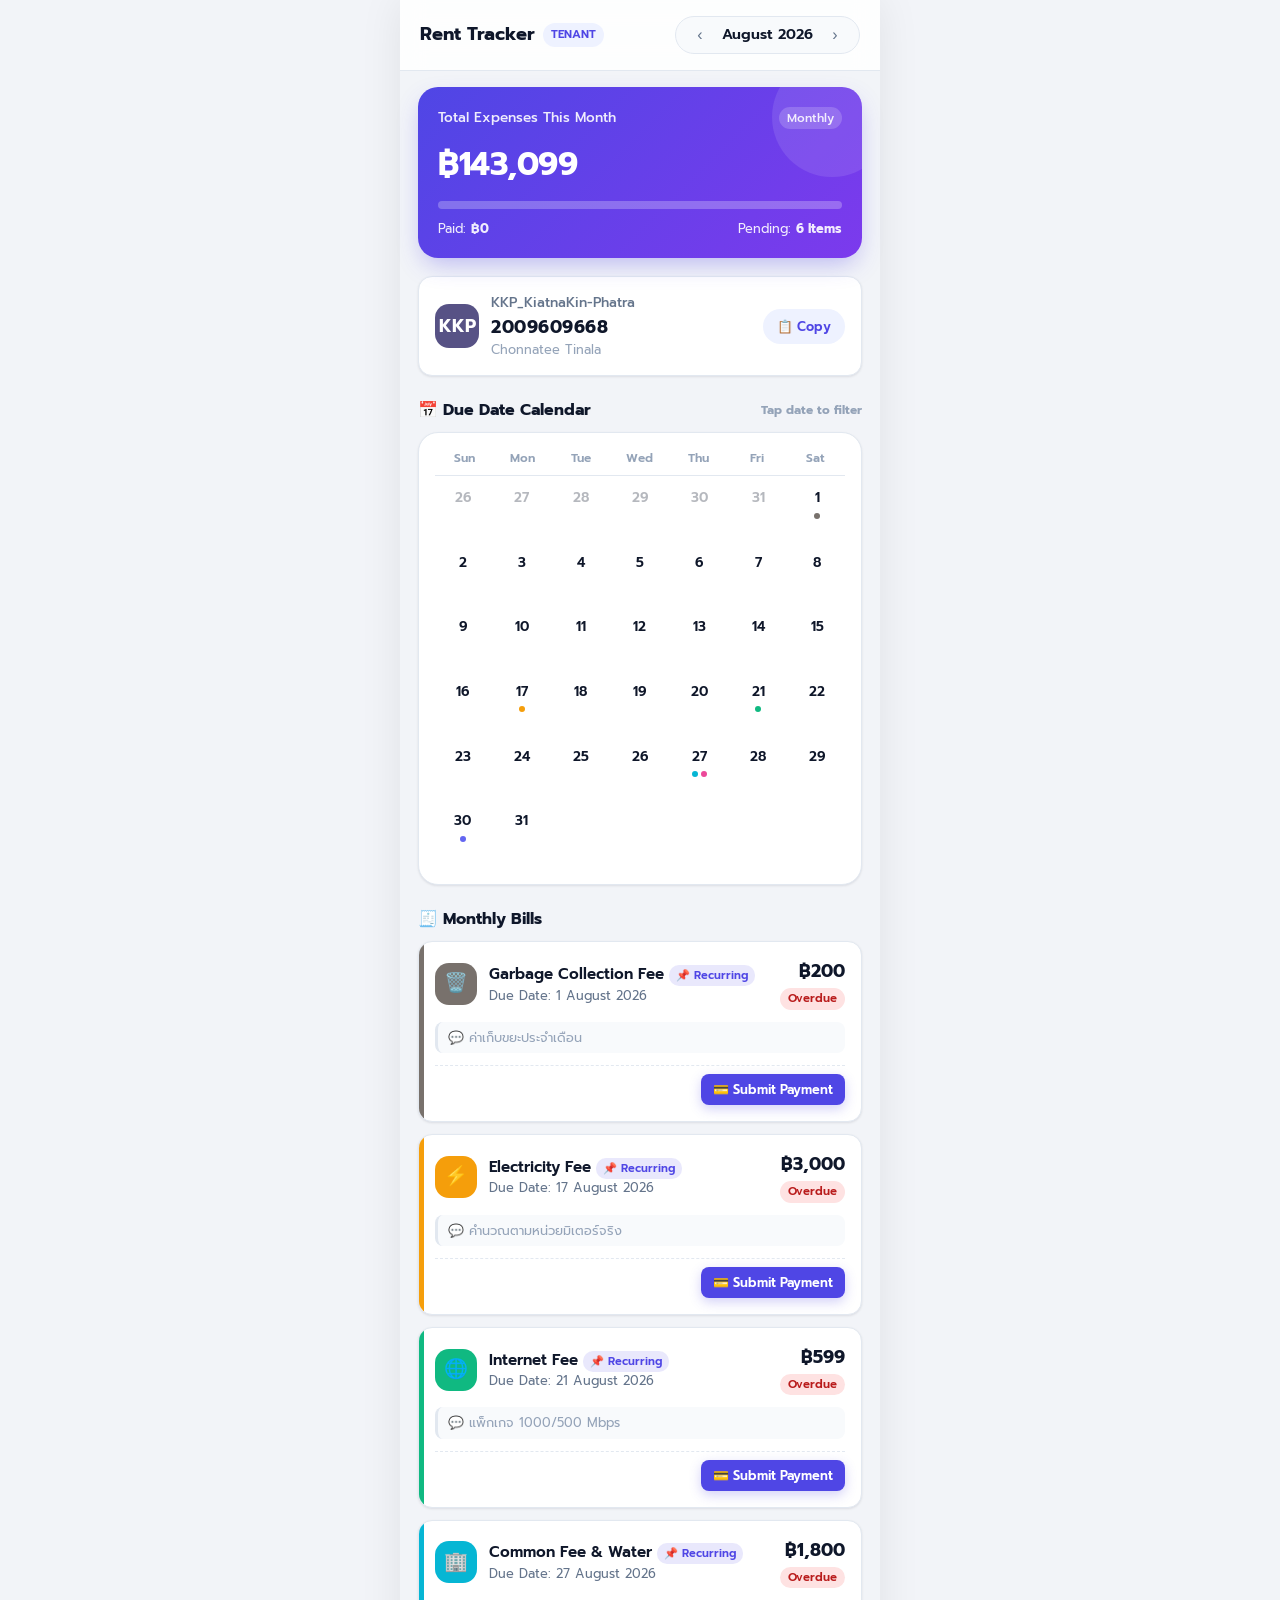
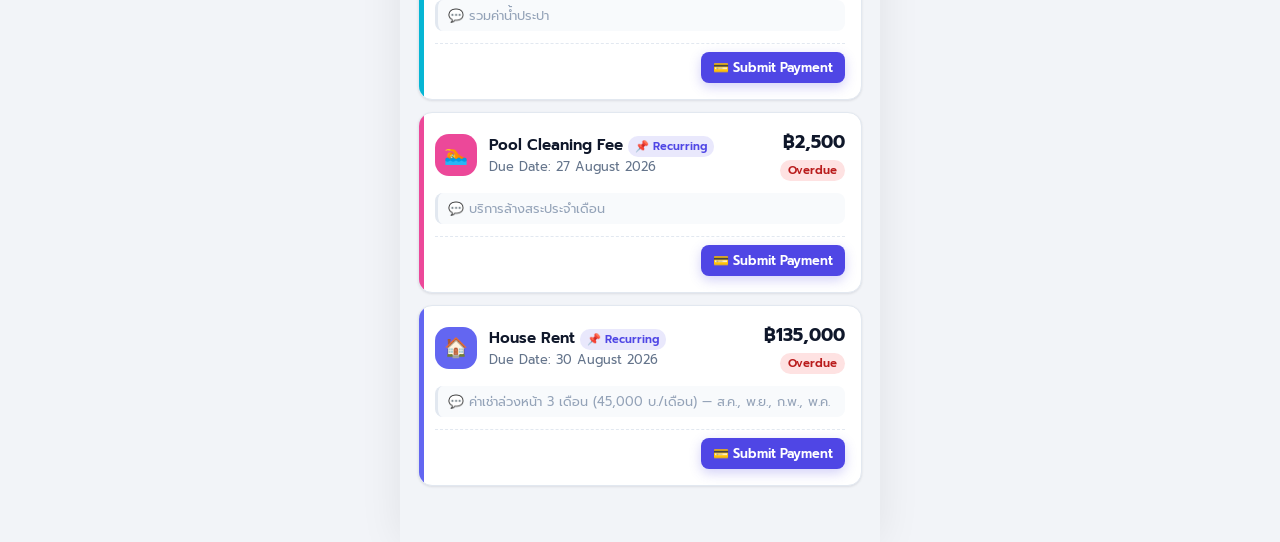
==== index.html @ 47552ca1 "v2.1.0: Change default bank logo bg to purple rgb(87, 82, 133) and add color customization in owner " ====
<!DOCTYPE html>
<html lang="en">
<head>
  <meta charset="UTF-8">
  <meta name="viewport" content="width=device-width, initial-scale=1.0">
  <title>Rent Tracker — Tenant Portal</title>
  <meta name="description" content="Monthly rent and utility payment tracking system for tenants">
  <link rel="stylesheet" href="css/style.css">
</head>
<body>

  <div class="app-container">
    
    <!-- Top Header -->
    <header class="app-header">
      <div>
        <h1>Rent Tracker <span class="role-badge">Tenant</span></h1>
      </div>
      <div class="month-selector">
        <button id="prevMonthBtn" aria-label="Previous month">‹</button>
        <span id="monthYearLabel">August 2026</span>
        <button id="nextMonthBtn" aria-label="Next month">›</button>
      </div>
    </header>

    <!-- App Main Body -->
    <main class="app-content">

      <!-- Monthly Summary Card -->
      <section class="summary-card">
        <div class="summary-header">
          <span>Total Expenses This Month</span>
          <span style="font-size:0.75rem; background:rgba(255,255,255,0.2); padding:2px 8px; border-radius:12px;">Monthly</span>
        </div>
        <div class="summary-amount" id="summaryTotalAmount">฿0</div>
        
        <div class="progress-bar-bg">
          <div class="progress-bar-fill" id="summaryProgressBar" style="width: 0%;"></div>
        </div>

        <div class="summary-stats">
          <span>Paid: <strong id="summaryPaidAmount">฿0</strong></span>
          <span>Pending: <strong id="summaryStatPending">0 Items</strong></span>
        </div>
      </section>

      <!-- Bank Transfer Details Card -->
      <section class="bank-card">
        <div class="bank-info">
          <div class="bank-icon" id="bankIcon">KKP</div>
          <div class="bank-details">
            <h4 id="bankName">KKP_KiatnaKin-Phatra</h4>
            <div class="account-number" id="bankAccountNo">2009609668</div>
            <div class="account-name" id="bankAccountName">Chonnatee Tinala</div>
          </div>
        </div>
        <button class="btn-copy" id="copyBankBtn" aria-label="Copy account number">
          📋 Copy
        </button>
      </section>

      <!-- Calendar Section -->
      <section>
        <div class="section-title">
          <span>📅 Due Date Calendar</span>
          <span style="font-size:0.75rem; color:var(--text-muted);">Tap date to filter</span>
        </div>

        <div class="calendar-card" style="margin-top: 10px;">
          <div class="calendar-days-header">
            <span>Sun</span><span>Mon</span><span>Tue</span><span>Wed</span><span>Thu</span><span>Fri</span><span>Sat</span>
          </div>
          <div class="calendar-grid" id="calendarGrid">
            <!-- Rendered by app.js -->
          </div>
        </div>
      </section>

      <!-- Bills List Section -->
      <section>
        <div class="section-title">
          <span>🧾 Monthly Bills</span>
        </div>

        <div class="bills-list" id="billsList" style="margin-top: 10px;">
          <!-- Rendered by app.js -->
        </div>
      </section>

    </main>

  </div>

  <!-- Pay Modal (Tenant Slip Upload) -->
  <div class="modal-backdrop" id="payModal">
    <div class="modal-sheet">
      <div class="modal-header">
        <h2 id="payModalTitle">Submit Payment</h2>
        <button class="btn-close" id="closePayModalBtn">✕</button>
      </div>

      <div style="text-align:center; margin-bottom:16px;">
        <span style="font-size:0.9rem; color:var(--text-secondary);">Amount Due:</span>
        <div style="font-size:1.8rem; font-weight:700; color:var(--primary);" id="payModalAmount">฿0</div>
      </div>

      <form id="payForm">
        <div class="form-group">
          <label>Attach Payment Slip</label>
          <div class="file-upload-box">
            <span style="font-size:2rem;">📸</span>
            <p style="font-size:0.85rem; font-weight:600; margin-top:4px;">Tap to select slip image</p>
            <p style="font-size:0.75rem; color:var(--text-muted);">Supports JPG, PNG formats</p>
            <input type="file" id="slipInput" accept="image/*" required>
          </div>
        </div>

        <div class="slip-preview-container" id="slipPreviewContainer" style="display:none;">
          <img id="slipPreviewImg" src="" alt="Slip Preview">
        </div>

        <button type="submit" class="btn btn-primary btn-full" style="margin-top:18px;">
          ✓ Confirm Payment Submission
        </button>
      </form>
    </div>
  </div>

  <!-- Lightbox Modal for Slip Zoom -->
  <div class="lightbox-modal" id="lightboxModal">
    <button class="lightbox-close" id="closeLightboxBtn">✕</button>
    <img class="lightbox-img" id="lightboxImg" src="" alt="Payment Slip">
  </div>

  <!-- Toast Notification Container -->
  <div class="toast-container" id="toastContainer"></div>

  <!-- Firebase SDK -->
  <script src="https://www.gstatic.com/firebasejs/10.8.0/firebase-app-compat.js"></script>
  <script src="https://www.gstatic.com/firebasejs/10.8.0/firebase-firestore-compat.js"></script>
  <!-- App Scripts -->
  <script src="js/firebase-config.js?v=2.1.0"></script>
  <script src="js/app.js?v=2.1.0"></script>
</body>
</html>
---- css/style.css ----
/* Rent Tracker App - Modern iOS Mobile Style Design System */
@import url('https://fonts.googleapis.com/css2?family=Inter:wght@400;500;600;700&family=Prompt:wght@300;400;500;600;700&display=swap');

:root {
  --font-main: 'Prompt', 'Inter', -apple-system, BlinkMacSystemFont, sans-serif;
  
  /* Color Palette - Modern iOS Clean */
  --bg-app: #F2F4F8;
  --bg-card: #FFFFFF;
  --bg-card-subtle: #F8FAFC;
  --text-primary: #0F172A;
  --text-secondary: #64748B;
  --text-muted: #94A3B8;
  --border-color: #E2E8F0;
  
  /* Brand Accent Colors */
  --primary: #4F46E5;
  --primary-hover: #4338CA;
  --primary-light: #EEF2FF;
  
  /* Bill Type Colors */
  --type-rent: #6366F1;         /* ค่าเช่า - Purple Indigo */
  --type-common: #06B6D4;       /* ค่าส่วนกลาง - Cyan */
  --type-electricity: #F59E0B;  /* ค่าไฟฟ้า - Amber */
  --type-internet: #10B981;     /* ค่าอินเทอร์เน็ต - Emerald */
  --type-pool: #EC4899;         /* ค่าทำสระ - Pink */
  --type-garbage: #78716C;      /* ค่าเก็บขยะ - Stone */
  --type-other: #94A3B8;        /* อื่นๆ - Slate */

  /* Status Colors */
  --status-paid-bg: #DCFCE7;
  --status-paid-text: #15803D;
  --status-pending-bg: #FEF3C7;
  --status-pending-text: #B45309;
  --status-overdue-bg: #FEE2E2;
  --status-overdue-text: #B91C1C;

  /* Elevation Shadows */
  --shadow-sm: 0 1px 3px rgba(15, 23, 42, 0.06), 0 1px 2px rgba(15, 23, 42, 0.04);
  --shadow-md: 0 4px 12px -2px rgba(15, 23, 42, 0.08), 0 2px 6px -2px rgba(15, 23, 42, 0.04);
  --shadow-lg: 0 12px 24px -4px rgba(15, 23, 42, 0.12), 0 4px 12px -2px rgba(15, 23, 42, 0.06);

  --radius-sm: 8px;
  --radius-md: 14px;
  --radius-lg: 20px;
  --radius-full: 9999px;

  --transition-fast: all 0.2s cubic-bezier(0.4, 0, 0.2, 1);
}

/* Dark Mode Overrides */
@media (prefers-color-scheme: dark) {
  :root {
    --bg-app: #0F172A;
    --bg-card: #1E293B;
    --bg-card-subtle: #334155;
    --text-primary: #F8FAFC;
    --text-secondary: #94A3B8;
    --text-muted: #64748B;
    --border-color: #334155;
    --primary-light: rgba(79, 70, 229, 0.2);
    --shadow-sm: 0 1px 3px rgba(0, 0, 0, 0.3);
    --shadow-md: 0 4px 12px rgba(0, 0, 0, 0.4);
    --shadow-lg: 0 12px 24px rgba(0, 0, 0, 0.5);
  }
}

* {
  box-sizing: border-box;
  margin: 0;
  padding: 0;
  -webkit-tap-highlight-color: transparent;
}

body {
  font-family: var(--font-main);
  background-color: var(--bg-app);
  color: var(--text-primary);
  display: flex;
  justify-content: center;
  min-height: 100vh;
  padding: 0;
  line-height: 1.5;
}

.app-container {
  width: 100%;
  max-width: 480px;
  background-color: var(--bg-app);
  min-height: 100vh;
  display: flex;
  flex-direction: column;
  position: relative;
  box-shadow: 0 0 40px rgba(0, 0, 0, 0.08);
  padding-bottom: 40px;
}

/* Header Navbar */
.app-header {
  position: sticky;
  top: 0;
  z-index: 50;
  background: rgba(255, 255, 255, 0.85);
  backdrop-filter: blur(12px);
  -webkit-backdrop-filter: blur(12px);
  border-bottom: 1px solid var(--border-color);
  padding: 16px 20px;
  display: flex;
  align-items: center;
  justify-content: space-between;
}

@media (prefers-color-scheme: dark) {
  .app-header {
    background: rgba(30, 41, 59, 0.85);
  }
}

.app-header h1 {
  font-size: 1.15rem;
  font-weight: 700;
  display: flex;
  align-items: center;
  gap: 8px;
}

.app-header .role-badge {
  font-size: 0.72rem;
  font-weight: 600;
  padding: 3px 8px;
  border-radius: var(--radius-full);
  background-color: var(--primary-light);
  color: var(--primary);
  text-transform: uppercase;
}

.month-selector {
  display: flex;
  align-items: center;
  gap: 10px;
  background-color: var(--bg-card-subtle);
  padding: 6px 12px;
  border-radius: var(--radius-full);
  border: 1px solid var(--border-color);
}

.month-selector button {
  background: none;
  border: none;
  color: var(--text-secondary);
  font-size: 1rem;
  cursor: pointer;
  display: flex;
  align-items: center;
  justify-content: center;
  width: 24px;
  height: 24px;
  border-radius: 50%;
  transition: var(--transition-fast);
}

.month-selector button:hover {
  background-color: var(--border-color);
  color: var(--text-primary);
}

.month-selector span {
  font-size: 0.9rem;
  font-weight: 600;
  color: var(--text-primary);
  min-width: 90px;
  text-align: center;
}

/* Main Content Area */
.app-content {
  padding: 16px 18px;
  display: flex;
  flex-direction: column;
  gap: 18px;
}

/* Summary Card */
.summary-card {
  background: linear-gradient(135deg, #4F46E5 0%, #7C3AED 100%);
  color: #FFFFFF;
  border-radius: var(--radius-lg);
  padding: 20px;
  box-shadow: 0 10px 25px -5px rgba(79, 70, 229, 0.35);
  position: relative;
  overflow: hidden;
}

.summary-card::before {
  content: '';
  position: absolute;
  top: -30px;
  right: -30px;
  width: 120px;
  height: 120px;
  background: rgba(255, 255, 255, 0.1);
  border-radius: 50%;
  pointer-events: none;
}

.summary-header {
  display: flex;
  justify-content: space-between;
  align-items: center;
  margin-bottom: 12px;
}

.summary-header span {
  font-size: 0.85rem;
  font-weight: 500;
  opacity: 0.9;
}

.summary-amount {
  font-size: 2rem;
  font-weight: 700;
  letter-spacing: -0.5px;
  margin-bottom: 12px;
}

.progress-bar-bg {
  height: 8px;
  background: rgba(255, 255, 255, 0.25);
  border-radius: var(--radius-full);
  overflow: hidden;
  margin-bottom: 10px;
}

.progress-bar-fill {
  height: 100%;
  background: #34D399;
  border-radius: var(--radius-full);
  transition: width 0.5s ease-out;
}

.summary-stats {
  display: flex;
  justify-content: space-between;
  font-size: 0.8rem;
  opacity: 0.9;
}

/* Bank Info Card (Tenant view) */
.bank-card {
  background-color: var(--bg-card);
  border-radius: var(--radius-md);
  padding: 16px;
  box-shadow: var(--shadow-sm);
  border: 1px solid var(--border-color);
  display: flex;
  align-items: center;
  justify-content: space-between;
  gap: 12px;
}

.bank-info {
  display: flex;
  align-items: center;
  gap: 12px;
}

.bank-icon {
  width: 44px;
  height: 44px;
  border-radius: var(--radius-md);
  background: rgb(87, 82, 133);
  color: white;
  display: flex;
  align-items: center;
  justify-content: center;
  font-weight: 700;
  font-size: 1.1rem;
}

.bank-details h4 {
  font-size: 0.85rem;
  color: var(--text-secondary);
  font-weight: 500;
}

.bank-details .account-number {
  font-size: 1.1rem;
  font-weight: 700;
  color: var(--text-primary);
  letter-spacing: 0.5px;
}

.bank-details .account-name {
  font-size: 0.8rem;
  color: var(--text-muted);
}

.btn-copy {
  background-color: var(--primary-light);
  color: var(--primary);
  border: none;
  padding: 8px 14px;
  border-radius: var(--radius-full);
  font-size: 0.8rem;
  font-weight: 600;
  font-family: inherit;
  cursor: pointer;
  display: flex;
  align-items: center;
  gap: 4px;
  transition: var(--transition-fast);
}

.btn-copy:active {
  transform: scale(0.95);
}

/* Section Header */
.section-title {
  font-size: 1rem;
  font-weight: 700;
  color: var(--text-primary);
  display: flex;
  justify-content: space-between;
  align-items: center;
  margin-top: 4px;
}

.section-title span.count-badge {
  font-size: 0.75rem;
  font-weight: 600;
  background-color: var(--bg-card-subtle);
  color: var(--text-secondary);
  padding: 2px 8px;
  border-radius: var(--radius-full);
  border: 1px solid var(--border-color);
}

/* Calendar Card */
.calendar-card {
  background-color: var(--bg-card);
  border-radius: var(--radius-lg);
  padding: 16px;
  box-shadow: var(--shadow-sm);
  border: 1px solid var(--border-color);
}

.calendar-days-header {
  display: grid;
  grid-template-columns: repeat(7, 1fr);
  text-align: center;
  font-size: 0.75rem;
  font-weight: 600;
  color: var(--text-muted);
  padding-bottom: 8px;
  border-bottom: 1px solid var(--border-color);
  margin-bottom: 8px;
}

.calendar-grid {
  display: grid;
  grid-template-columns: repeat(7, 1fr);
  gap: 4px;
}

.calendar-cell {
  aspect-ratio: 1 / 1.1;
  display: flex;
  flex-direction: column;
  align-items: center;
  justify-content: flex-start;
  padding-top: 4px;
  border-radius: var(--radius-sm);
  position: relative;
  cursor: pointer;
  transition: var(--transition-fast);
}

.calendar-cell:hover {
  background-color: var(--bg-card-subtle);
}

.calendar-cell.other-month {
  opacity: 0.3;
}

.calendar-cell.today {
  background-color: var(--primary-light);
  border: 1px solid rgba(79, 70, 229, 0.3);
}

.calendar-cell.selected {
  outline: 2px solid var(--primary);
}

.calendar-date-number {
  font-size: 0.85rem;
  font-weight: 600;
  color: var(--text-primary);
}

.calendar-dots {
  display: flex;
  gap: 3px;
  margin-top: 4px;
  flex-wrap: wrap;
  justify-content: center;
  max-width: 100%;
  padding: 0 2px;
}

.dot {
  width: 6px;
  height: 6px;
  border-radius: 50%;
}

.dot-rent { background-color: var(--type-rent); }
.dot-common { background-color: var(--type-common); }
.dot-electricity { background-color: var(--type-electricity); }
.dot-internet { background-color: var(--type-internet); }
.dot-pool { background-color: var(--type-pool); }
.dot-garbage { background-color: var(--type-garbage); }
.dot-other { background-color: var(--type-other); }

.dot-paid { opacity: 0.4; }

/* Bills List */
.bills-list {
  display: flex;
  flex-direction: column;
  gap: 12px;
}

.bill-card {
  background-color: var(--bg-card);
  border-radius: var(--radius-md);
  padding: 16px;
  box-shadow: var(--shadow-sm);
  border: 1px solid var(--border-color);
  display: flex;
  flex-direction: column;
  gap: 12px;
  transition: var(--transition-fast);
  position: relative;
  overflow: hidden;
}

.bill-card::before {
  content: '';
  position: absolute;
  left: 0;
  top: 0;
  bottom: 0;
  width: 5px;
}

.bill-card.type-rent::before { background-color: var(--type-rent); }
.bill-card.type-common_fee::before { background-color: var(--type-common); }
.bill-card.type-electricity::before { background-color: var(--type-electricity); }
.bill-card.type-internet::before { background-color: var(--type-internet); }
.bill-card.type-pool_cleaning::before { background-color: var(--type-pool); }
.bill-card.type-garbage::before { background-color: var(--type-garbage); }
.bill-card.type-other::before { background-color: var(--type-other); }

.bill-main-info {
  display: flex;
  align-items: center;
  justify-content: space-between;
}

.bill-left {
  display: flex;
  align-items: center;
  gap: 12px;
}

.bill-icon-box {
  width: 42px;
  height: 42px;
  border-radius: var(--radius-md);
  display: flex;
  align-items: center;
  justify-content: center;
  font-size: 1.2rem;
  color: white;
}

.bill-icon-box.type-rent { background-color: var(--type-rent); }
.bill-icon-box.type-common_fee { background-color: var(--type-common); }
.bill-icon-box.type-electricity { background-color: var(--type-electricity); }
.bill-icon-box.type-internet { background-color: var(--type-internet); }
.bill-icon-box.type-pool_cleaning { background-color: var(--type-pool); }
.bill-icon-box.type-garbage { background-color: var(--type-garbage); }
.bill-icon-box.type-other { background-color: var(--type-other); }

.bill-details h3 {
  font-size: 0.95rem;
  font-weight: 600;
  color: var(--text-primary);
}

.bill-details p {
  font-size: 0.8rem;
  color: var(--text-secondary);
}

.bill-right {
  text-align: right;
}

.bill-amount {
  font-size: 1.1rem;
  font-weight: 700;
  color: var(--text-primary);
}

.bill-status-tag {
  display: inline-block;
  font-size: 0.72rem;
  font-weight: 600;
  padding: 2px 8px;
  border-radius: var(--radius-full);
  margin-top: 4px;
}

.bill-status-tag.status-paid {
  background-color: var(--status-paid-bg);
  color: var(--status-paid-text);
}

.bill-status-tag.status-pending {
  background-color: var(--status-pending-bg);
  color: var(--status-pending-text);
}

.bill-status-tag.status-overdue {
  background-color: var(--status-overdue-bg);
  color: var(--status-overdue-text);
}

.bill-note {
  font-size: 0.8rem;
  color: var(--text-muted);
  background-color: var(--bg-card-subtle);
  padding: 6px 10px;
  border-radius: var(--radius-sm);
  border-left: 3px solid var(--border-color);
}

.bill-actions {
  display: flex;
  justify-content: flex-end;
  gap: 8px;
  padding-top: 8px;
  border-top: 1px dashed var(--border-color);
}

/* Button UI */
.btn {
  font-family: inherit;
  border: none;
  padding: 8px 16px;
  border-radius: var(--radius-md);
  font-size: 0.85rem;
  font-weight: 600;
  cursor: pointer;
  display: inline-flex;
  align-items: center;
  justify-content: center;
  gap: 6px;
  transition: var(--transition-fast);
}

.btn-primary {
  background-color: var(--primary);
  color: #FFFFFF;
  box-shadow: 0 4px 12px rgba(79, 70, 229, 0.25);
}

.btn-primary:hover {
  background-color: var(--primary-hover);
}

.btn-secondary {
  background-color: var(--bg-card-subtle);
  color: var(--text-primary);
  border: 1px solid var(--border-color);
}

.btn-secondary:hover {
  background-color: var(--border-color);
}

.btn-danger {
  background-color: var(--status-overdue-bg);
  color: var(--status-overdue-text);
}

.btn-sm {
  padding: 6px 12px;
  font-size: 0.8rem;
  border-radius: var(--radius-sm);
}

.btn-full {
  width: 100%;
}

/* Modal Windows */
.modal-backdrop {
  position: fixed;
  top: 0;
  left: 0;
  right: 0;
  bottom: 0;
  background-color: rgba(15, 23, 42, 0.6);
  backdrop-filter: blur(4px);
  -webkit-backdrop-filter: blur(4px);
  z-index: 100;
  display: flex;
  align-items: flex-end;
  justify-content: center;
  opacity: 0;
  pointer-events: none;
  transition: opacity 0.3s ease;
}

.modal-backdrop.active {
  opacity: 1;
  pointer-events: auto;
}

.modal-sheet {
  background-color: var(--bg-card);
  width: 100%;
  max-width: 480px;
  border-top-left-radius: var(--radius-lg);
  border-top-right-radius: var(--radius-lg);
  padding: 24px 20px 32px;
  box-shadow: var(--shadow-lg);
  transform: translateY(100%);
  transition: transform 0.3s cubic-bezier(0.16, 1, 0.3, 1);
  max-height: 90vh;
  overflow-y: auto;
}

.modal-backdrop.active .modal-sheet {
  transform: translateY(0);
}

.modal-header {
  display: flex;
  justify-content: space-between;
  align-items: center;
  margin-bottom: 18px;
}

.modal-header h2 {
  font-size: 1.15rem;
  font-weight: 700;
}

.btn-close {
  background: var(--bg-card-subtle);
  border: 1px solid var(--border-color);
  width: 32px;
  height: 32px;
  border-radius: 50%;
  font-size: 1rem;
  color: var(--text-secondary);
  cursor: pointer;
  display: flex;
  align-items: center;
  justify-content: center;
}

/* Forms */
.form-group {
  display: flex;
  flex-direction: column;
  gap: 6px;
  margin-bottom: 16px;
}

.form-group label {
  font-size: 0.85rem;
  font-weight: 600;
  color: var(--text-secondary);
}

.form-control {
  font-family: inherit;
  font-size: 0.95rem;
  padding: 10px 14px;
  border-radius: var(--radius-md);
  border: 1px solid var(--border-color);
  background-color: var(--bg-card);
  color: var(--text-primary);
  transition: var(--transition-fast);
}

.form-control:focus {
  outline: none;
  border-color: var(--primary);
  box-shadow: 0 0 0 3px rgba(79, 70, 229, 0.15);
}

/* Slip Upload Box */
.file-upload-box {
  border: 2px dashed var(--border-color);
  border-radius: var(--radius-md);
  padding: 24px;
  text-align: center;
  background-color: var(--bg-card-subtle);
  cursor: pointer;
  transition: var(--transition-fast);
  position: relative;
}

.file-upload-box:hover {
  border-color: var(--primary);
  background-color: var(--primary-light);
}

.file-upload-box input[type="file"] {
  position: absolute;
  top: 0;
  left: 0;
  width: 100%;
  height: 100%;
  opacity: 0;
  cursor: pointer;
}

.slip-preview-container {
  margin-top: 12px;
  border-radius: var(--radius-md);
  overflow: hidden;
  max-height: 240px;
  border: 1px solid var(--border-color);
  position: relative;
}

.slip-preview-container img {
  width: 100%;
  height: 100%;
  object-fit: contain;
  background-color: #000;
}

/* Toast Notifications */
.toast-container {
  position: fixed;
  bottom: 24px;
  left: 50%;
  transform: translateX(-50%);
  z-index: 200;
  display: flex;
  flex-direction: column;
  gap: 8px;
  pointer-events: none;
}

.toast {
  background: rgba(15, 23, 42, 0.9);
  color: #FFFFFF;
  padding: 10px 18px;
  border-radius: var(--radius-full);
  font-size: 0.85rem;
  font-weight: 500;
  box-shadow: var(--shadow-lg);
  backdrop-filter: blur(8px);
  display: flex;
  align-items: center;
  gap: 8px;
  animation: toastIn 0.3s cubic-bezier(0.16, 1, 0.3, 1);
}

@keyframes toastIn {
  from { opacity: 0; transform: translateY(20px); }
  to { opacity: 1; transform: translateY(0); }
}

/* Empty State */
.empty-state {
  text-align: center;
  padding: 32px 16px;
  color: var(--text-muted);
}

.empty-state-icon {
  font-size: 2.5rem;
  margin-bottom: 8px;
}

/* Image Lightbox */
.lightbox-modal {
  position: fixed;
  top: 0;
  left: 0;
  right: 0;
  bottom: 0;
  background-color: rgba(0, 0, 0, 0.9);
  z-index: 300;
  display: flex;
  flex-direction: column;
  align-items: center;
  justify-content: center;
  padding: 20px;
  opacity: 0;
  pointer-events: none;
  transition: opacity 0.3s ease;
}

.lightbox-modal.active {
  opacity: 1;
  pointer-events: auto;
}

.lightbox-img {
  max-width: 100%;
  max-height: 80vh;
  border-radius: var(--radius-md);
  object-fit: contain;
}

.lightbox-close {
  position: absolute;
  top: 20px;
  right: 20px;
  background: rgba(255, 255, 255, 0.2);
  color: white;
  border: none;
  width: 40px;
  height: 40px;
  border-radius: 50%;
  font-size: 1.2rem;
  cursor: pointer;
}
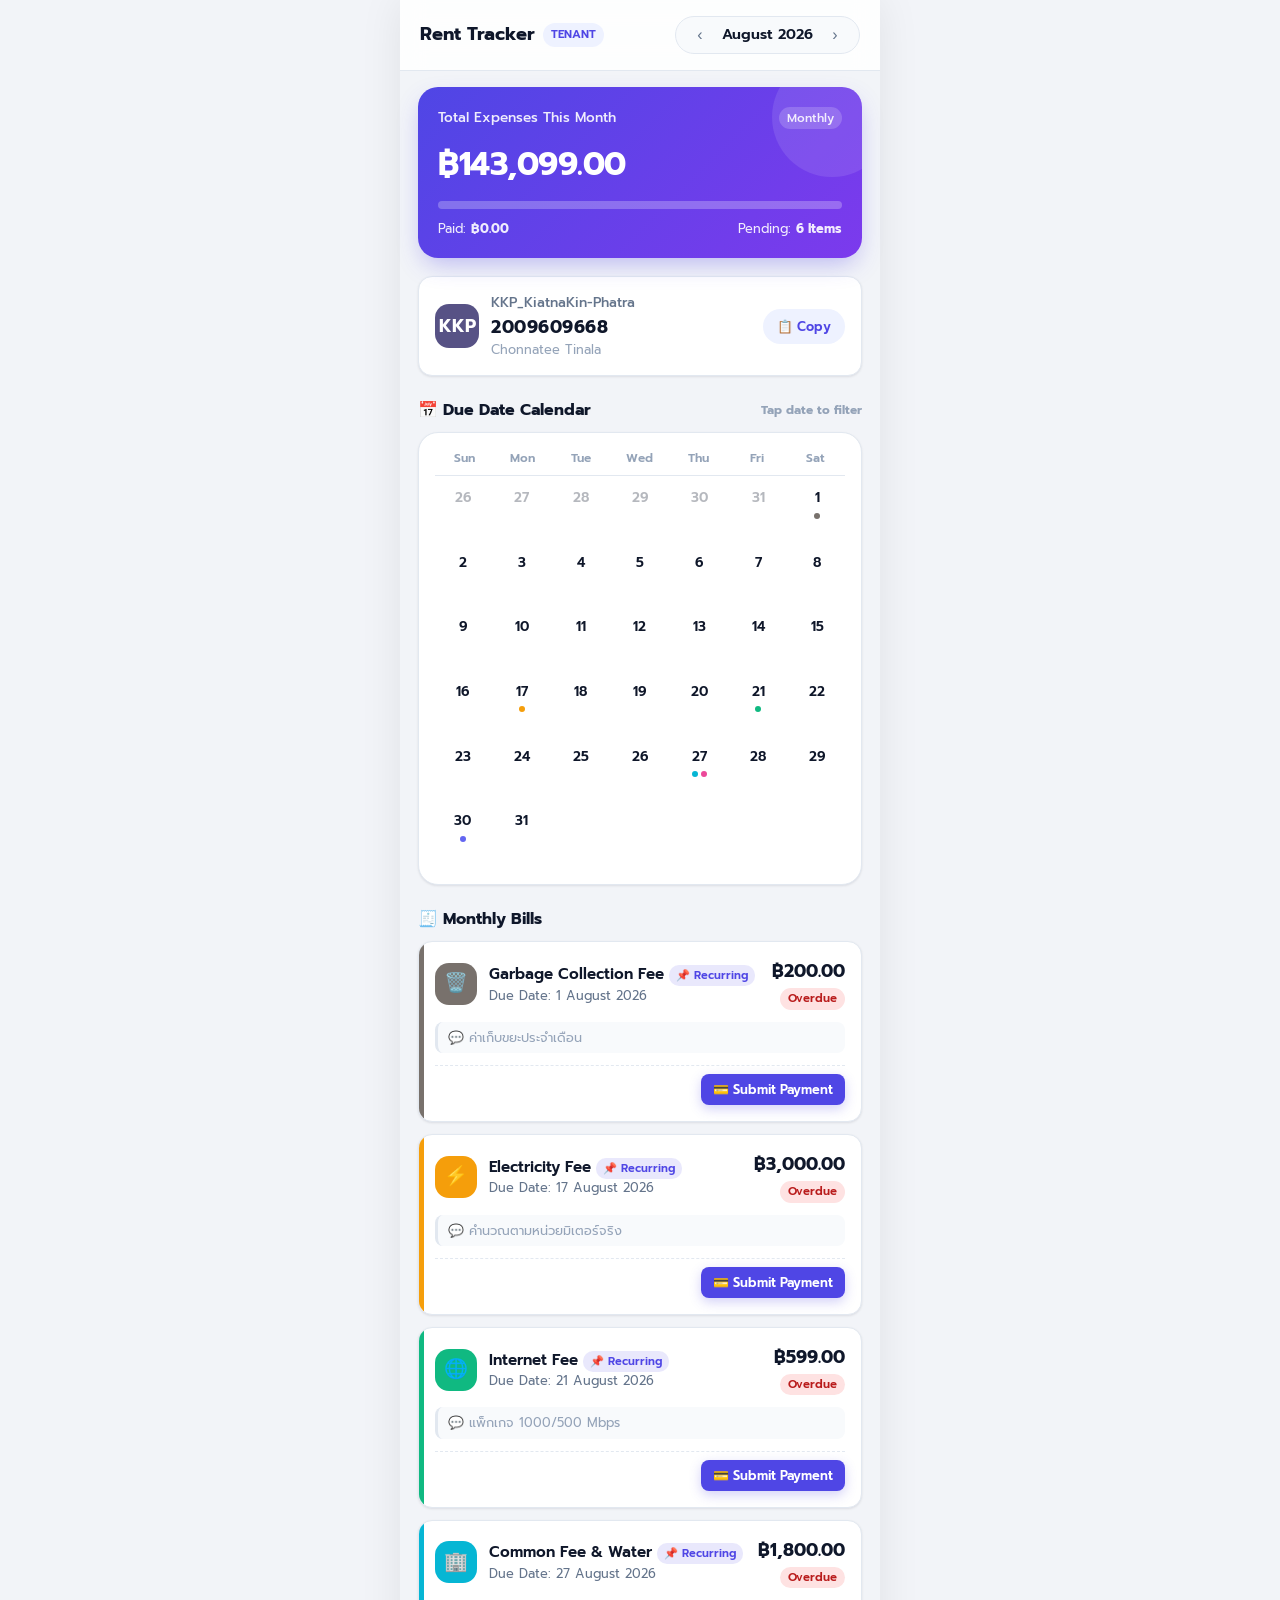
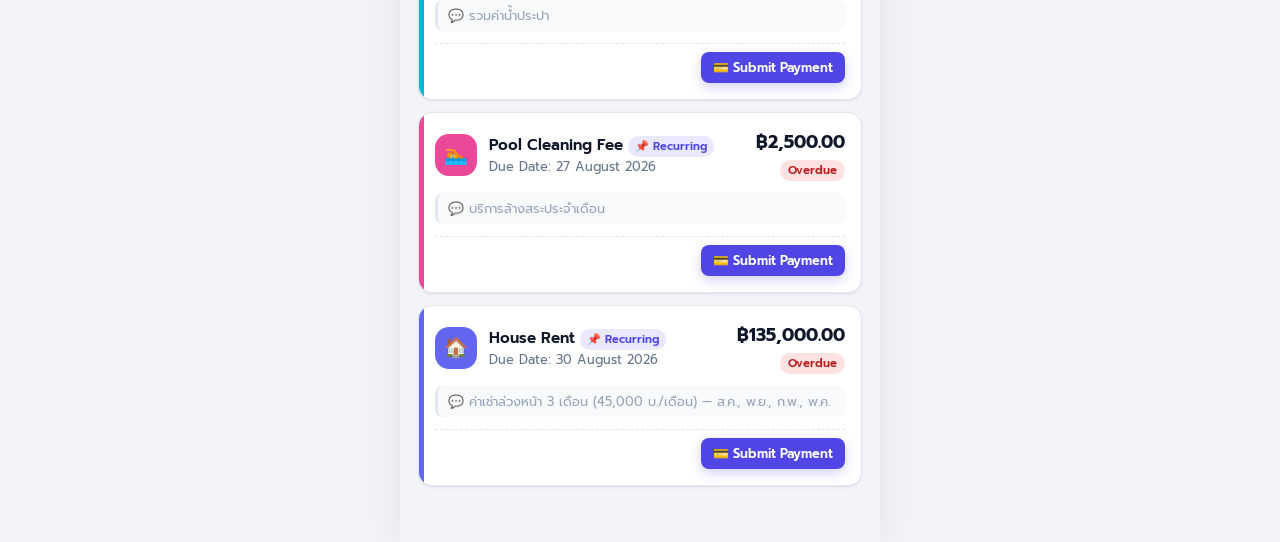
==== commit 5461af0a: "v2.2.0: Support 2 decimal places (float) for all money amounts across system and inputs" ====
--- a/index.html
+++ b/index.html
@@ -139,7 +139,7 @@
   <script src="https://www.gstatic.com/firebasejs/10.8.0/firebase-app-compat.js"></script>
   <script src="https://www.gstatic.com/firebasejs/10.8.0/firebase-firestore-compat.js"></script>
   <!-- App Scripts -->
-  <script src="js/firebase-config.js?v=2.1.0"></script>
-  <script src="js/app.js?v=2.1.0"></script>
+  <script src="js/firebase-config.js?v=2.2.0"></script>
+  <script src="js/app.js?v=2.2.0"></script>
 </body>
 </html>
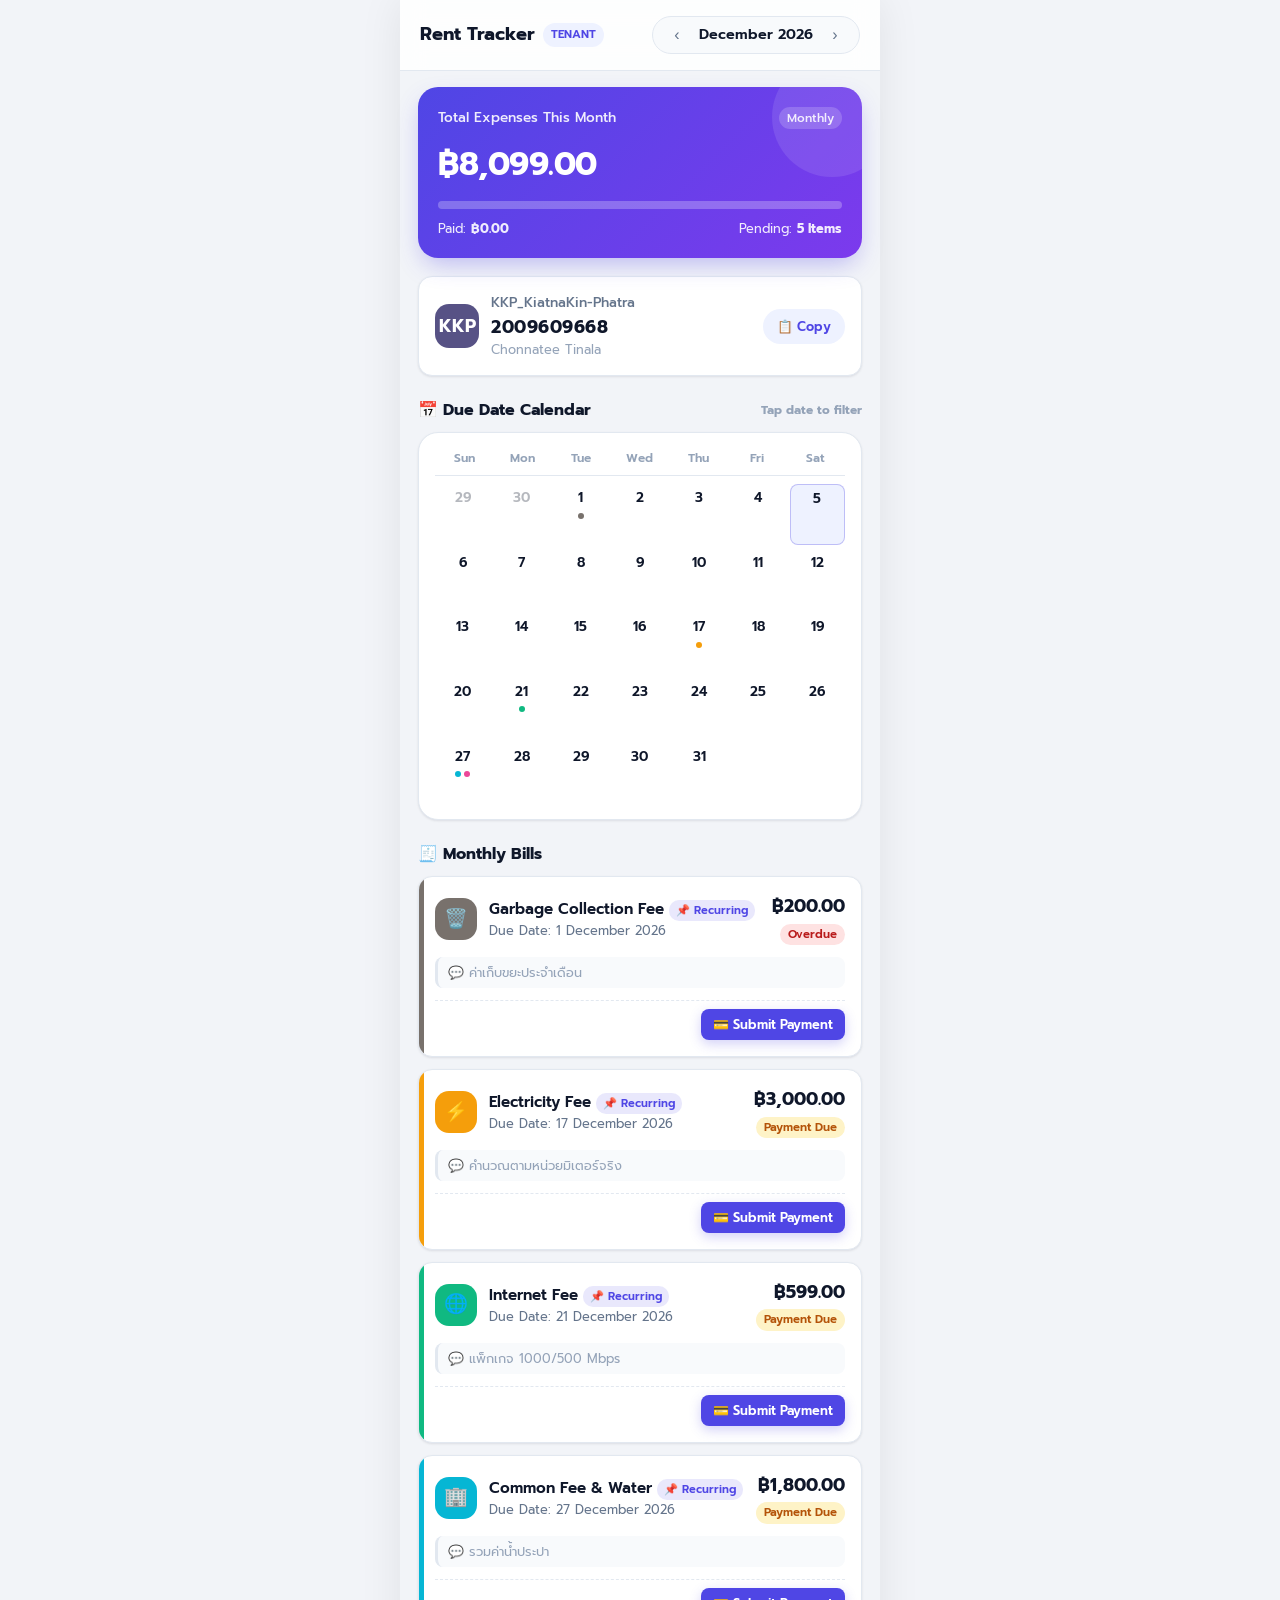
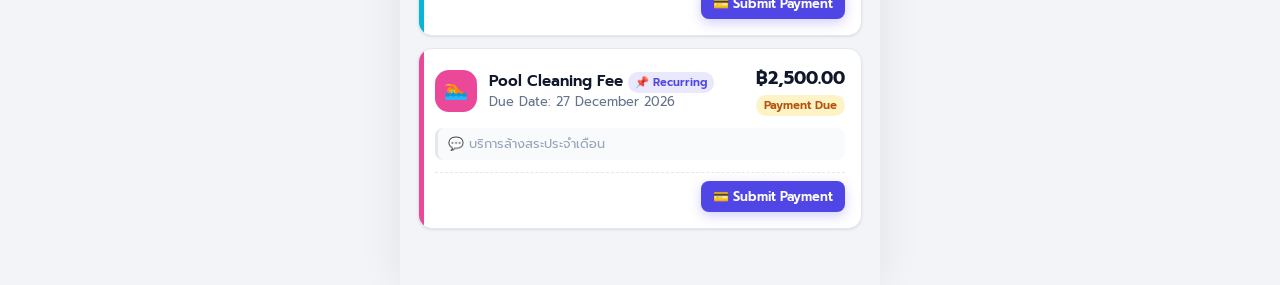
==== commit cd683b2f: "v3.5.0: Dynamically default calendar date to current real-world month and year on app initialization" ====
--- a/index.html
+++ b/index.html
@@ -18,7 +18,7 @@
       </div>
       <div class="month-selector">
         <button id="prevMonthBtn" aria-label="Previous month">‹</button>
-        <span id="monthYearLabel">August 2026</span>
+        <span id="monthYearLabel">September 2026</span>
         <button id="nextMonthBtn" aria-label="Next month">›</button>
       </div>
     </header>
@@ -106,21 +106,26 @@
 
       <form id="payForm">
         <div class="form-group">
-          <label>Attach Payment Slip</label>
+          <label>Attach / Change Payment Slip</label>
           <div class="file-upload-box">
             <span style="font-size:2rem;">📸</span>
-            <p style="font-size:0.85rem; font-weight:600; margin-top:4px;">Tap to select slip image</p>
+            <p style="font-size:0.85rem; font-weight:600; margin-top:4px;">Tap to select or change slip image</p>
             <p style="font-size:0.75rem; color:var(--text-muted);">Supports JPG, PNG formats</p>
-            <input type="file" id="slipInput" accept="image/*" required>
+            <input type="file" id="slipInput" accept="image/*">
           </div>
         </div>
 
-        <div class="slip-preview-container" id="slipPreviewContainer" style="display:none;">
-          <img id="slipPreviewImg" src="" alt="Slip Preview">
+        <div class="slip-preview-container" id="slipPreviewContainer" style="display:none; text-align:center; margin-top:12px;">
+          <img id="slipPreviewImg" src="" alt="Slip Preview" style="max-height:220px; border-radius:12px; object-fit:contain; border:1px solid var(--border-color); width:100%;">
+          <div style="margin-top:10px;">
+            <button type="button" class="btn btn-danger btn-sm" id="removeSlipBtn" style="font-size:0.8rem; padding:6px 14px;">
+              🗑️ Remove / Delete Current Slip
+            </button>
+          </div>
         </div>
 
-        <button type="submit" class="btn btn-primary btn-full" style="margin-top:18px;">
-          ✓ Confirm Payment Submission
+        <button type="submit" class="btn btn-primary btn-full" id="paySubmitBtn" style="margin-top:18px;">
+          ✓ Save Payment Submission
         </button>
       </form>
     </div>
@@ -139,7 +144,7 @@
   <script src="https://www.gstatic.com/firebasejs/10.8.0/firebase-app-compat.js"></script>
   <script src="https://www.gstatic.com/firebasejs/10.8.0/firebase-firestore-compat.js"></script>
   <!-- App Scripts -->
-  <script src="js/firebase-config.js?v=2.2.0"></script>
-  <script src="js/app.js?v=2.2.0"></script>
+  <script src="js/firebase-config.js?v=3.5.0"></script>
+  <script src="js/app.js?v=3.5.0"></script>
 </body>
 </html>
--- a/css/style.css
+++ b/css/style.css
@@ -539,6 +539,17 @@
   color: var(--status-overdue-text);
 }
 
+.bill-status-tag.status-unconfirmed {
+  background-color: rgba(245, 158, 11, 0.15);
+  color: #F59E0B;
+  border: 1px dashed rgba(245, 158, 11, 0.4);
+}
+
+.bill-status-tag.status-paid_by_owner {
+  background-color: rgba(6, 182, 212, 0.18);
+  color: #06B6D4;
+}
+
 .bill-note {
   font-size: 0.8rem;
   color: var(--text-muted);
@@ -838,3 +849,29 @@
   font-size: 1.2rem;
   cursor: pointer;
 }
+
+/* Auth Lock Modal */
+body.auth-locked .app-container {
+  filter: blur(12px);
+  pointer-events: none;
+  user-select: none;
+}
+
+.auth-modal {
+  z-index: 1000 !important;
+  background-color: rgba(15, 23, 42, 0.9) !important;
+  backdrop-filter: blur(16px) !important;
+  -webkit-backdrop-filter: blur(16px) !important;
+  align-items: center !important;
+}
+
+.auth-card {
+  background-color: var(--bg-card);
+  border-radius: var(--radius-lg);
+  padding: 28px 24px;
+  width: 92%;
+  max-width: 400px;
+  box-shadow: var(--shadow-lg);
+  border: 1px solid var(--border-color);
+  text-align: center;
+}
